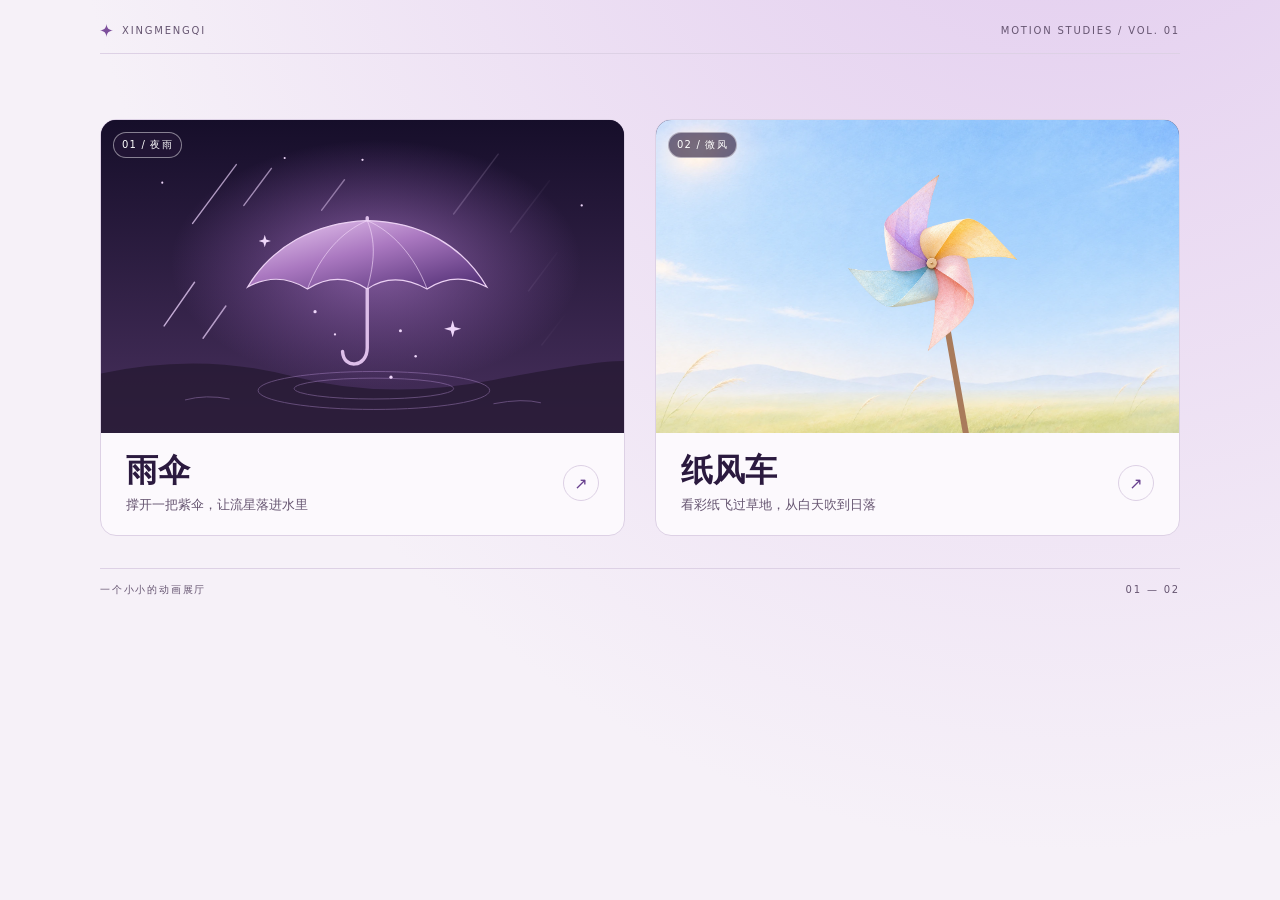
==== index.html @ 74cea458 "Remove text from the umbrella scene" ====
<!doctype html><html lang="zh-CN"><head><meta charset="utf-8"><meta name="viewport" content="width=device-width,initial-scale=1"><meta name="theme-color" content="#f6f1f8"><meta name="description" content="两件关于天气的小作品：雨伞与纸风车。"><title>一小段天气</title>
<style>
:root{--ink:#2b1a3f;--soft:#665571;--rule:#ddd1e5;--serif:"Noto Serif SC","Songti SC",STSong,SimSun,serif}*{box-sizing:border-box}body{margin:0;min-height:100vh;color:var(--ink);background:radial-gradient(ellipse at 84% -40%,#dfc6ed,transparent 68%),#f6f1f8;font-family:system-ui,"Microsoft YaHei",sans-serif}.shell{width:min(100% - 80px,1080px);margin:auto}
header,footer{display:flex;justify-content:space-between;align-items:center;gap:10px;color:var(--soft);font-size:10px;letter-spacing:.18em}header{padding:24px 0 16px;border-bottom:1px solid var(--rule)}.grid{margin-top:clamp(26px,5.5vw,65px)}#rain-room{position:fixed;inset:0;width:100%;height:100%;border:0;background:#160d2d}footer{padding:14px 0 24px;margin-top:32px;border-top:1px solid var(--rule)}.mark{display:flex;align-items:center;gap:9px}.mark svg{width:13px;color:#7d4f9c}
.grid{display:grid;grid-template-columns:1fr 1fr;gap:clamp(17px,3vw,30px)}.card{min-width:0;display:block;border:1px solid var(--rule);border-radius:16px;overflow:hidden;background:#fcf9fd;color:inherit;text-decoration:none;transition:transform .28s,box-shadow .28s}.card:focus-visible{outline:3px solid #8056a6;outline-offset:4px}.art{position:relative;overflow:hidden;isolation:isolate;aspect-ratio:1.67;background:#2a1646}.art>svg,.field{display:block;width:100%;height:100%;object-fit:cover;transition:transform .5s}.field{object-position:50% 60%}.wheel,.stem{position:absolute;left:53%;top:46%}.wheel{width:36%;transform:translate(-50%,-50%);clip-path:polygon(54% 1%,49% 24%,48% 29%,62% 26%,70% 25%,77% 29%,96% 49%,71% 48%,71% 59%,73% 70%,67% 80%,47% 97%,50% 70%,42% 72%,27% 74%,17% 68%,4% 52%,27% 53%,25% 43%,23% 30%,26% 25%)}.stem{width:1.1%;height:58%;background:#a97b5b;border-radius:10px;transform-origin:top;transform:rotate(-10deg)}
.label{position:absolute;top:12px;left:12px;border:1px solid #fff7;border-radius:99px;padding:5px 8px;color:white;background:#261739a0;letter-spacing:.12em;font-size:10px}.info{display:grid;grid-template-columns:1fr auto;gap:5px 12px;align-items:center;padding:17px clamp(15px,3vw,25px) 19px}.info h2{font:600 clamp(22px,3.5vw,32px)/1.25 var(--serif);margin:0}.info p{grid-column:1;margin:0;color:var(--soft);font-size:13px;line-height:1.6}.arrow{grid-column:2;grid-row:1/3;display:grid;place-items:center;border:1px solid var(--rule);border-radius:50%;width:36px;height:36px;color:#68408f;transition:color .28s,background .28s}.card:focus-visible .arrow{color:white;background:#68408f}
@media(hover:hover){.card:hover{transform:translateY(-4px);box-shadow:0 14px 32px #46245f20}.card:hover .art>svg,.card:hover .field{transform:scale(1.035)}.card:hover .arrow{color:white;background:#68408f}}
@media(max-width:640px){.shell{width:calc(100% - 36px)}header{padding-top:17px}.grid{margin-top:24px}.grid{grid-template-columns:1fr}footer{margin-top:23px}}@media(prefers-reduced-motion:reduce){*{transition:none!important}}
</style></head><body><div class="shell">
<header><span class="mark"><svg viewBox="0 0 24 24" aria-hidden="true"><path fill="currentColor" d="M12 0c1 8 4 11 12 12-8 1-11 4-12 12-1-8-4-11-12-12 8-1 11-4 12-12Z"/></svg>XINGMENGQI</span><span>MOTION STUDIES / VOL. 01</span></header>
<main><div class="grid">
<a class="card" href="./umbrella/" data-rain><div class="art" aria-hidden="true">
<svg viewBox="0 0 560 330" preserveAspectRatio="xMidYMid slice" xmlns="http://www.w3.org/2000/svg"><defs>
<linearGradient id="sky" x2="0%" y2="100%"><stop stop-color="#160e2a"/><stop offset="1" stop-color="#48305d"/></linearGradient><radialGradient id="glow"><stop stop-color="#bb83d9" stop-opacity=".62"/><stop offset="1" stop-color="#a86ccd" stop-opacity="0"/></radialGradient>
<linearGradient id="silk" x2="90%" y2="100%"><stop stop-color="#edcff4"/><stop offset=".48" stop-color="#aa78c0"/><stop offset="1" stop-color="#543177"/></linearGradient><linearGradient id="meteor" x2="100%" y2="0%"><stop stop-color="#efd4ff" stop-opacity=".78"/><stop offset="1" stop-color="#efd4ff" stop-opacity="0"/></linearGradient></defs>
<path fill="url(#sky)" d="M0 0h560v330H0z"/><ellipse fill="url(#glow)" cx="294" cy="151" rx="216" ry="130"/>
<path fill="#261933" opacity=".8" d="M0 268Q107 244 206 270T418 274T560 254V330H0Z"/>
<g fill="none" stroke="#c9a0e8" opacity=".38"><ellipse cx="292" cy="283" rx="84" ry="11"/><ellipse cx="292" cy="285" rx="122" ry="20"/><path d="M93 295q22-6 47-1m278 5q31-6 50-1"/></g>
<g stroke="url(#meteor)" stroke-linecap="round" stroke-width="1.5"><path d="m101 109 46-62m8 43 29-39m53 44 24-32m115 36 47-63m13 82 41-54m-22 116 30-40m-414 77 32-46m366 66 27-35m-384 28 24-34"/></g>
<path d="M285 103v137c0 21-25 23-26 4" fill="none" stroke="#ddbee9" stroke-width="3.6" stroke-linecap="round"/>
<path d="M159 176c25-42 70-68 126-70 57 1 101 27 126 70-22-12-43-11-63 2-24-13-44-13-63 0-20-13-42-13-63 0-21-13-41-14-63-2Z" fill="url(#silk)" stroke="#ebd0f3" stroke-width="1.3"/>
<path d="M222 178c14-37 37-61 63-72m0 72c8-29 9-51 0-72m63 72c-13-35-37-61-63-72" fill="none" stroke="#f4dafa" stroke-opacity=".66"/>
<g fill="#efd7fa"><circle cx="69" cy="66" r="1.1"/><circle cx="511" cy="90" r="1.2"/><circle cx="280" cy="42" r="1.2"/><circle cx="198" cy="40" r="1.1"/><circle cx="230" cy="202" r="1.7"/><circle cx="251" cy="226" r="1.2"/><circle cx="320" cy="222" r="1.6"/><circle cx="336" cy="249" r="1.3"/><circle cx="310" cy="271" r="1.7"/><path d="m375 211 2 7 7 2-7 2-2 7-2-7-7-2 7-2zm-198-90 1.5 5 5 1.5-5 1.5-1.5 5-1.5-5-5-1.5 5-1.5z"/></g></svg>
<span class="label">01 / 夜雨</span></div><div class="info"><h2>雨伞</h2><p>撑开一把紫伞，让流星落进水里</p><span class="arrow" aria-hidden="true">↗</span></div></a>
<a class="card" href="./pinwheel/"><div class="art" aria-hidden="true"><img class="field" src="./assets/meadow.webp" width="560" height="330" alt=""><span class="stem"></span><img class="wheel" src="./assets/pinwheel.webp" alt=""><span class="label">02 / 微风</span></div><div class="info"><h2>纸风车</h2><p>看彩纸飞过草地，从白天吹到日落</p><span class="arrow" aria-hidden="true">↗</span></div></a>
</div></main><footer><span>一个小小的动画展厅</span><span>01 — 02</span></footer></div><iframe id="rain-room" src="./umbrella/?gallery=clean" allow="autoplay" title="雨伞动画" hidden></iframe>
<script>
const frame = document.querySelector('#rain-room');
const gallery = document.querySelector('.shell');
const umbrellaLink = document.querySelector('[data-rain]');
const homeTitle = document.title;
const homeURL = location.href;
const rainURL = umbrellaLink.href;
let opened = false;
function showGallery() {
  if (!opened) return;
  frame.contentWindow.xmqRain.stop();
  frame.hidden = true;
  gallery.hidden = false;
  document.title = homeTitle;
  opened = false;
  umbrellaLink.focus({preventScroll:true});
}
function showRain() {
  const rain = frame.contentWindow.xmqRain;
  if (!rain || opened) return false;
  frame.hidden = false;
  gallery.hidden = true;
  opened = true;
  document.title = frame.contentDocument.title;
  rain.start();
  frame.contentWindow.focus();
  return true;
}
umbrellaLink.addEventListener('click', event => {
  if (event.button !== 0 || event.metaKey || event.ctrlKey || event.shiftKey || event.altKey) return;
  if (!showRain()) return;
  event.preventDefault();
  history.pushState({ xmqRain:true }, '', rainURL);
});
window.addEventListener('popstate', event => {
  if (event.state?.xmqRain) {
    if (!showRain()) location.replace(rainURL);
  } else showGallery();
});
window.addEventListener('message', event => {
  if (!opened || event.origin !== location.origin || event.source !== frame.contentWindow || event.data !== 'xmq-rain-home') return;
  if (history.state?.xmqRain) history.back();
  else location.replace(homeURL);
});
</script></body></html>
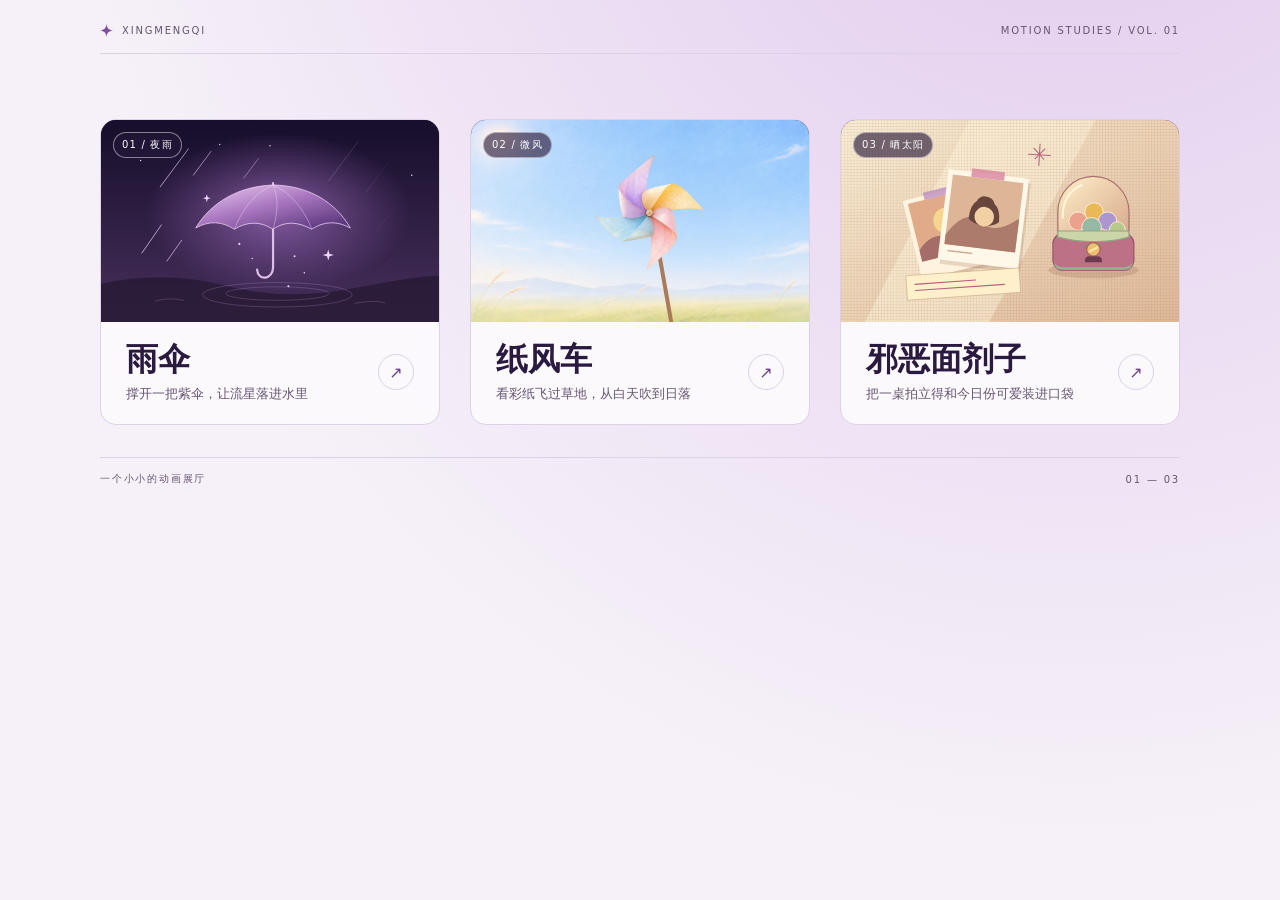
==== commit 1e9142c5: "Add Sunbeam Desk mianjizi gallery and homepage card" ====
--- a/index.html
+++ b/index.html
@@ -1,11 +1,11 @@
-<!doctype html><html lang="zh-CN"><head><meta charset="utf-8"><meta name="viewport" content="width=device-width,initial-scale=1"><meta name="theme-color" content="#f6f1f8"><meta name="description" content="两件关于天气的小作品：雨伞与纸风车。"><title>一小段天气</title>
+<!doctype html><html lang="zh-CN"><head><meta charset="utf-8"><meta name="viewport" content="width=device-width,initial-scale=1"><meta name="theme-color" content="#f6f1f8"><meta name="description" content="三件关于天气的小作品：雨伞、纸风车与太阳口袋。"><link rel="icon" href="data:,"><title>一小段天气</title>
 <style>
 :root{--ink:#2b1a3f;--soft:#665571;--rule:#ddd1e5;--serif:"Noto Serif SC","Songti SC",STSong,SimSun,serif}*{box-sizing:border-box}body{margin:0;min-height:100vh;color:var(--ink);background:radial-gradient(ellipse at 84% -40%,#dfc6ed,transparent 68%),#f6f1f8;font-family:system-ui,"Microsoft YaHei",sans-serif}.shell{width:min(100% - 80px,1080px);margin:auto}
 header,footer{display:flex;justify-content:space-between;align-items:center;gap:10px;color:var(--soft);font-size:10px;letter-spacing:.18em}header{padding:24px 0 16px;border-bottom:1px solid var(--rule)}.grid{margin-top:clamp(26px,5.5vw,65px)}#rain-room{position:fixed;inset:0;width:100%;height:100%;border:0;background:#160d2d}footer{padding:14px 0 24px;margin-top:32px;border-top:1px solid var(--rule)}.mark{display:flex;align-items:center;gap:9px}.mark svg{width:13px;color:#7d4f9c}
-.grid{display:grid;grid-template-columns:1fr 1fr;gap:clamp(17px,3vw,30px)}.card{min-width:0;display:block;border:1px solid var(--rule);border-radius:16px;overflow:hidden;background:#fcf9fd;color:inherit;text-decoration:none;transition:transform .28s,box-shadow .28s}.card:focus-visible{outline:3px solid #8056a6;outline-offset:4px}.art{position:relative;overflow:hidden;isolation:isolate;aspect-ratio:1.67;background:#2a1646}.art>svg,.field{display:block;width:100%;height:100%;object-fit:cover;transition:transform .5s}.field{object-position:50% 60%}.wheel,.stem{position:absolute;left:53%;top:46%}.wheel{width:36%;transform:translate(-50%,-50%);clip-path:polygon(54% 1%,49% 24%,48% 29%,62% 26%,70% 25%,77% 29%,96% 49%,71% 48%,71% 59%,73% 70%,67% 80%,47% 97%,50% 70%,42% 72%,27% 74%,17% 68%,4% 52%,27% 53%,25% 43%,23% 30%,26% 25%)}.stem{width:1.1%;height:58%;background:#a97b5b;border-radius:10px;transform-origin:top;transform:rotate(-10deg)}
+.grid{display:grid;grid-template-columns:repeat(auto-fit,minmax(min(100%,16.75rem),1fr));gap:clamp(17px,3vw,30px)}.card{min-width:0;display:block;border:1px solid var(--rule);border-radius:16px;overflow:hidden;background:#fcf9fd;color:inherit;text-decoration:none;transition:transform .28s,box-shadow .28s}.card:focus-visible{outline:3px solid #8056a6;outline-offset:4px}.art{position:relative;overflow:hidden;isolation:isolate;aspect-ratio:1.67;background:#2a1646}.art>svg,.field{display:block;width:100%;height:100%;object-fit:cover;transition:transform .5s}.field{object-position:50% 60%}.wheel,.stem{position:absolute;left:53%;top:46%}.wheel{width:36%;transform:translate(-50%,-50%);clip-path:polygon(54% 1%,49% 24%,48% 29%,62% 26%,70% 25%,77% 29%,96% 49%,71% 48%,71% 59%,73% 70%,67% 80%,47% 97%,50% 70%,42% 72%,27% 74%,17% 68%,4% 52%,27% 53%,25% 43%,23% 30%,26% 25%)}.stem{width:1.1%;height:58%;background:#a97b5b;border-radius:10px;transform-origin:top;transform:rotate(-10deg)}
 .label{position:absolute;top:12px;left:12px;border:1px solid #fff7;border-radius:99px;padding:5px 8px;color:white;background:#261739a0;letter-spacing:.12em;font-size:10px}.info{display:grid;grid-template-columns:1fr auto;gap:5px 12px;align-items:center;padding:17px clamp(15px,3vw,25px) 19px}.info h2{font:600 clamp(22px,3.5vw,32px)/1.25 var(--serif);margin:0}.info p{grid-column:1;margin:0;color:var(--soft);font-size:13px;line-height:1.6}.arrow{grid-column:2;grid-row:1/3;display:grid;place-items:center;border:1px solid var(--rule);border-radius:50%;width:36px;height:36px;color:#68408f;transition:color .28s,background .28s}.card:focus-visible .arrow{color:white;background:#68408f}
 @media(hover:hover){.card:hover{transform:translateY(-4px);box-shadow:0 14px 32px #46245f20}.card:hover .art>svg,.card:hover .field{transform:scale(1.035)}.card:hover .arrow{color:white;background:#68408f}}
-@media(max-width:640px){.shell{width:calc(100% - 36px)}header{padding-top:17px}.grid{margin-top:24px}.grid{grid-template-columns:1fr}footer{margin-top:23px}}@media(prefers-reduced-motion:reduce){*{transition:none!important}}
+@media(max-width:640px){.shell{width:calc(100% - 36px)}header{padding-top:17px}.grid{margin-top:24px}footer{margin-top:23px}}@media(prefers-reduced-motion:reduce){*{transition:none!important}}
 </style></head><body><div class="shell">
 <header><span class="mark"><svg viewBox="0 0 24 24" aria-hidden="true"><path fill="currentColor" d="M12 0c1 8 4 11 12 12-8 1-11 4-12 12-1-8-4-11-12-12 8-1 11-4 12-12Z"/></svg>XINGMENGQI</span><span>MOTION STUDIES / VOL. 01</span></header>
 <main><div class="grid">
@@ -23,11 +23,60 @@
 <g fill="#efd7fa"><circle cx="69" cy="66" r="1.1"/><circle cx="511" cy="90" r="1.2"/><circle cx="280" cy="42" r="1.2"/><circle cx="198" cy="40" r="1.1"/><circle cx="230" cy="202" r="1.7"/><circle cx="251" cy="226" r="1.2"/><circle cx="320" cy="222" r="1.6"/><circle cx="336" cy="249" r="1.3"/><circle cx="310" cy="271" r="1.7"/><path d="m375 211 2 7 7 2-7 2-2 7-2-7-7-2 7-2zm-198-90 1.5 5 5 1.5-5 1.5-1.5 5-1.5-5-5-1.5 5-1.5z"/></g></svg>
 <span class="label">01 / 夜雨</span></div><div class="info"><h2>雨伞</h2><p>撑开一把紫伞，让流星落进水里</p><span class="arrow" aria-hidden="true">↗</span></div></a>
 <a class="card" href="./pinwheel/"><div class="art" aria-hidden="true"><img class="field" src="./assets/meadow.webp" width="560" height="330" alt=""><span class="stem"></span><img class="wheel" src="./assets/pinwheel.webp" alt=""><span class="label">02 / 微风</span></div><div class="info"><h2>纸风车</h2><p>看彩纸飞过草地，从白天吹到日落</p><span class="arrow" aria-hidden="true">↗</span></div></a>
-</div></main><footer><span>一个小小的动画展厅</span><span>01 — 02</span></footer></div><iframe id="rain-room" src="./umbrella/?gallery=clean" allow="autoplay" title="雨伞动画" hidden></iframe>
+<a class="card" href="./mianjizi/"><div class="art" aria-hidden="true">
+<svg viewBox="0 0 560 330" preserveAspectRatio="xMidYMid slice" xmlns="http://www.w3.org/2000/svg">
+  <defs>
+    <linearGradient id="sun-pocket-linen" x2="100%" y2="100%"><stop stop-color="#f9eed5"/><stop offset="1" stop-color="#deb897"/></linearGradient>
+    <pattern id="sun-pocket-weave" width="5" height="5" patternUnits="userSpaceOnUse"><path d="M.5 0v5M0 .5h5" fill="none" stroke="#8c5f46" stroke-opacity=".16"/></pattern>
+    <linearGradient id="sun-pocket-glass" x2="100%" y2="100%"><stop stop-color="#fff0c9"/><stop offset="1" stop-color="#d5a68a"/></linearGradient>
+  </defs>
+  <path fill="url(#sun-pocket-linen)" d="M0 0h560v330H0z"/>
+  <path fill="#fff7de" opacity=".48" d="M214 0h205L246 330H43z"/>
+  <path fill="url(#sun-pocket-weave)" d="M0 0h560v330H0z"/>
+  <g transform="translate(105 132) rotate(-14)">
+    <rect x="3" y="6" width="111" height="131" rx="1" fill="#976952" opacity=".22"/>
+    <rect width="111" height="132" fill="#fff3df"/>
+    <rect x="7" y="7" width="97" height="97" fill="#e1ab89"/>
+    <path d="M7 85Q30 62 57 73t47 3v28H7z" fill="#a46d6a"/>
+    <circle cx="61" cy="48" r="21" fill="#f6d58f"/>
+    <path fill="#b585bf" fill-opacity=".7" d="M35-5h43v12H35z"/>
+  </g>
+  <g transform="translate(180 80) rotate(7)">
+    <rect x="4" y="7" width="132" height="148" fill="#976952" opacity=".22"/>
+    <rect width="132" height="148" fill="#fff7e8"/>
+    <rect x="8" y="8" width="116" height="114" fill="#ddb697"/>
+    <path d="M8 106q28-47 54-27t62-13v56H8z" fill="#ad7b6c"/>
+    <path d="M42 76q0-23 10-30 4-9 13-9 13 0 16 10 11 8 11 29-10 9-25 9T42 76" fill="#69463d"/>
+    <circle cx="67" cy="70" r="16" fill="#f4d1a4"/>
+    <path d="M38-6h54V8H38z" fill="#d986a1" fill-opacity=".8"/>
+    <path d="M15 132h39" stroke="#cf9f8d" stroke-linecap="round" stroke-width="2"/>
+  </g>
+  <g transform="translate(348 91)">
+    <ellipse cx="68" cy="154" rx="74" ry="13" fill="#925e4c" opacity=".22"/>
+    <path d="M10 86V59a58 58 0 1 1 116 0v27q0 17-17 17H27Q10 103 10 86Z" fill="url(#sun-pocket-glass)" stroke="#a8716f" stroke-width="2"/>
+    <path d="M18 68q-1-39 31-53" fill="none" stroke="#fff9de" stroke-linecap="round" stroke-width="3"/>
+    <g stroke="#fff2d9" stroke-width="1.4"><circle cx="69" cy="59" r="15" fill="#eab957"/><circle cx="43" cy="74" r="15" fill="#eba18b"/><circle cx="91" cy="74" r="15" fill="#ad95cf"/><circle cx="65" cy="84" r="16" fill="#95b9a4"/><circle cx="107" cy="88" r="13" fill="#b7c98a"/></g>
+    <rect x="2" y="94" width="132" height="60" rx="17" fill="#bd7187" stroke="#9b536d" stroke-width="2"/>
+    <path d="M4 137q0 12 15 12h98q15 0 15-12v3q0 13-13 13H17q-13 0-13-13z" fill="#9caf91"/>
+    <path d="M10 90h116v10q-56 15-116 0z" fill="#cad6a8" stroke="#91a481" stroke-width="2"/>
+    <circle cx="68" cy="120" r="11" fill="#eebd74" stroke="#a26553" stroke-width="2"/>
+    <path d="m62 123 12-6" stroke="#ffe4a6" stroke-width="4" stroke-linecap="round"/>
+    <path d="M54 139q0-8 8-8h12q8 0 8 8v2H54z" fill="#693b4d"/>
+  </g>
+  <path d="M110 254h185v40H110z" fill="#fdf0cb" stroke="#c9a685" transform="rotate(-4 110 254)"/>
+  <path d="m125 268 99-7m-98 17 145-10m50-205 16-16m-18-1 16 18m-6-25-2 35m-17-18 36 2" fill="none" stroke="#b76179" stroke-width="1.7" stroke-linecap="round"/>
+</svg>
+<span class="label">03 / 晒太阳</span></div><div class="info"><h2>邪恶面剂子</h2><p>把一桌拍立得和今日份可爱装进口袋</p><span class="arrow" aria-hidden="true">↗</span></div></a>
+</div></main><footer><span>一个小小的动画展厅</span><span>01 — 03</span></footer></div><iframe id="rain-room" src="./umbrella/?gallery=clean" allow="autoplay" title="雨伞动画" hidden></iframe>
 <script>
 const frame = document.querySelector('#rain-room');
 const gallery = document.querySelector('.shell');
 const umbrellaLink = document.querySelector('[data-rain]');
+const localFile = location.protocol === 'file:';
+if (localFile) {
+  umbrellaLink.href = './umbrella/index.html';
+  document.querySelector('a[href="./mianjizi/"]').href = './mianjizi/index.html';
+}
 const homeTitle = document.title;
 const homeURL = location.href;
 const rainURL = umbrellaLink.href;
@@ -53,7 +102,7 @@
   return true;
 }
 umbrellaLink.addEventListener('click', event => {
-  if (event.button !== 0 || event.metaKey || event.ctrlKey || event.shiftKey || event.altKey) return;
+  if (localFile || event.button !== 0 || event.metaKey || event.ctrlKey || event.shiftKey || event.altKey) return;
   if (!showRain()) return;
   event.preventDefault();
   history.pushState({ xmqRain:true }, '', rainURL);
@@ -68,4 +117,4 @@
   if (history.state?.xmqRain) history.back();
   else location.replace(homeURL);
 });
-</script></body></html>+</script></body></html>
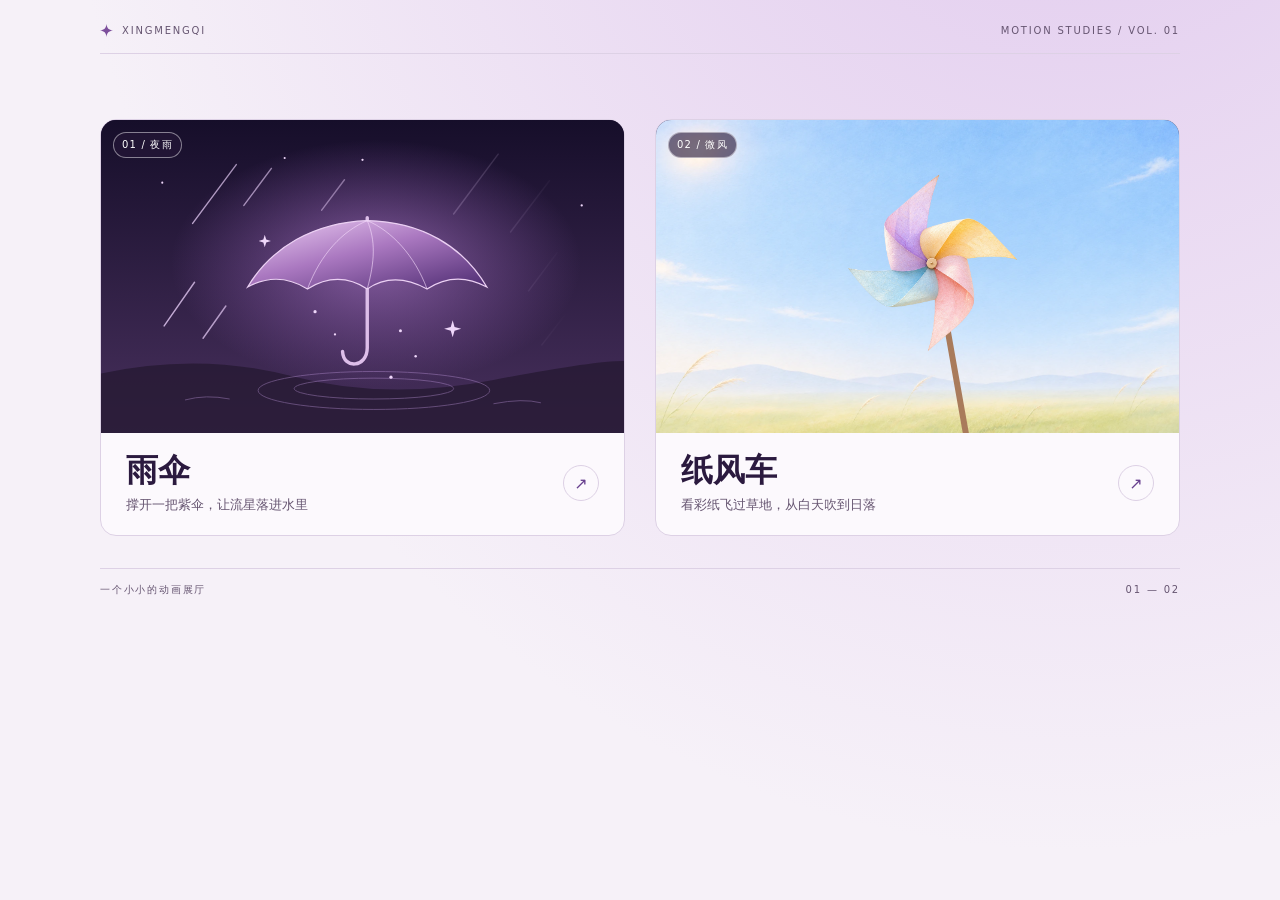
==== commit 92143b09: "Update Mianjizi photos and hide the gallery entry" ====
--- a/index.html
+++ b/index.html
@@ -1,4 +1,4 @@
-<!doctype html><html lang="zh-CN"><head><meta charset="utf-8"><meta name="viewport" content="width=device-width,initial-scale=1"><meta name="theme-color" content="#f6f1f8"><meta name="description" content="三件关于天气的小作品：雨伞、纸风车与太阳口袋。"><link rel="icon" href="data:,"><title>一小段天气</title>
+<!doctype html><html lang="zh-CN"><head><meta charset="utf-8"><meta name="viewport" content="width=device-width,initial-scale=1"><meta name="theme-color" content="#f6f1f8"><meta name="description" content="两件关于天气的小作品：雨伞和纸风车。"><link rel="icon" href="data:,"><title>一小段天气</title>
 <style>
 :root{--ink:#2b1a3f;--soft:#665571;--rule:#ddd1e5;--serif:"Noto Serif SC","Songti SC",STSong,SimSun,serif}*{box-sizing:border-box}body{margin:0;min-height:100vh;color:var(--ink);background:radial-gradient(ellipse at 84% -40%,#dfc6ed,transparent 68%),#f6f1f8;font-family:system-ui,"Microsoft YaHei",sans-serif}.shell{width:min(100% - 80px,1080px);margin:auto}
 header,footer{display:flex;justify-content:space-between;align-items:center;gap:10px;color:var(--soft);font-size:10px;letter-spacing:.18em}header{padding:24px 0 16px;border-bottom:1px solid var(--rule)}.grid{margin-top:clamp(26px,5.5vw,65px)}#rain-room{position:fixed;inset:0;width:100%;height:100%;border:0;background:#160d2d}footer{padding:14px 0 24px;margin-top:32px;border-top:1px solid var(--rule)}.mark{display:flex;align-items:center;gap:9px}.mark svg{width:13px;color:#7d4f9c}
@@ -23,51 +23,7 @@
 <g fill="#efd7fa"><circle cx="69" cy="66" r="1.1"/><circle cx="511" cy="90" r="1.2"/><circle cx="280" cy="42" r="1.2"/><circle cx="198" cy="40" r="1.1"/><circle cx="230" cy="202" r="1.7"/><circle cx="251" cy="226" r="1.2"/><circle cx="320" cy="222" r="1.6"/><circle cx="336" cy="249" r="1.3"/><circle cx="310" cy="271" r="1.7"/><path d="m375 211 2 7 7 2-7 2-2 7-2-7-7-2 7-2zm-198-90 1.5 5 5 1.5-5 1.5-1.5 5-1.5-5-5-1.5 5-1.5z"/></g></svg>
 <span class="label">01 / 夜雨</span></div><div class="info"><h2>雨伞</h2><p>撑开一把紫伞，让流星落进水里</p><span class="arrow" aria-hidden="true">↗</span></div></a>
 <a class="card" href="./pinwheel/"><div class="art" aria-hidden="true"><img class="field" src="./assets/meadow.webp" width="560" height="330" alt=""><span class="stem"></span><img class="wheel" src="./assets/pinwheel.webp" alt=""><span class="label">02 / 微风</span></div><div class="info"><h2>纸风车</h2><p>看彩纸飞过草地，从白天吹到日落</p><span class="arrow" aria-hidden="true">↗</span></div></a>
-<a class="card" href="./mianjizi/"><div class="art" aria-hidden="true">
-<svg viewBox="0 0 560 330" preserveAspectRatio="xMidYMid slice" xmlns="http://www.w3.org/2000/svg">
-  <defs>
-    <linearGradient id="sun-pocket-linen" x2="100%" y2="100%"><stop stop-color="#f9eed5"/><stop offset="1" stop-color="#deb897"/></linearGradient>
-    <pattern id="sun-pocket-weave" width="5" height="5" patternUnits="userSpaceOnUse"><path d="M.5 0v5M0 .5h5" fill="none" stroke="#8c5f46" stroke-opacity=".16"/></pattern>
-    <linearGradient id="sun-pocket-glass" x2="100%" y2="100%"><stop stop-color="#fff0c9"/><stop offset="1" stop-color="#d5a68a"/></linearGradient>
-  </defs>
-  <path fill="url(#sun-pocket-linen)" d="M0 0h560v330H0z"/>
-  <path fill="#fff7de" opacity=".48" d="M214 0h205L246 330H43z"/>
-  <path fill="url(#sun-pocket-weave)" d="M0 0h560v330H0z"/>
-  <g transform="translate(105 132) rotate(-14)">
-    <rect x="3" y="6" width="111" height="131" rx="1" fill="#976952" opacity=".22"/>
-    <rect width="111" height="132" fill="#fff3df"/>
-    <rect x="7" y="7" width="97" height="97" fill="#e1ab89"/>
-    <path d="M7 85Q30 62 57 73t47 3v28H7z" fill="#a46d6a"/>
-    <circle cx="61" cy="48" r="21" fill="#f6d58f"/>
-    <path fill="#b585bf" fill-opacity=".7" d="M35-5h43v12H35z"/>
-  </g>
-  <g transform="translate(180 80) rotate(7)">
-    <rect x="4" y="7" width="132" height="148" fill="#976952" opacity=".22"/>
-    <rect width="132" height="148" fill="#fff7e8"/>
-    <rect x="8" y="8" width="116" height="114" fill="#ddb697"/>
-    <path d="M8 106q28-47 54-27t62-13v56H8z" fill="#ad7b6c"/>
-    <path d="M42 76q0-23 10-30 4-9 13-9 13 0 16 10 11 8 11 29-10 9-25 9T42 76" fill="#69463d"/>
-    <circle cx="67" cy="70" r="16" fill="#f4d1a4"/>
-    <path d="M38-6h54V8H38z" fill="#d986a1" fill-opacity=".8"/>
-    <path d="M15 132h39" stroke="#cf9f8d" stroke-linecap="round" stroke-width="2"/>
-  </g>
-  <g transform="translate(348 91)">
-    <ellipse cx="68" cy="154" rx="74" ry="13" fill="#925e4c" opacity=".22"/>
-    <path d="M10 86V59a58 58 0 1 1 116 0v27q0 17-17 17H27Q10 103 10 86Z" fill="url(#sun-pocket-glass)" stroke="#a8716f" stroke-width="2"/>
-    <path d="M18 68q-1-39 31-53" fill="none" stroke="#fff9de" stroke-linecap="round" stroke-width="3"/>
-    <g stroke="#fff2d9" stroke-width="1.4"><circle cx="69" cy="59" r="15" fill="#eab957"/><circle cx="43" cy="74" r="15" fill="#eba18b"/><circle cx="91" cy="74" r="15" fill="#ad95cf"/><circle cx="65" cy="84" r="16" fill="#95b9a4"/><circle cx="107" cy="88" r="13" fill="#b7c98a"/></g>
-    <rect x="2" y="94" width="132" height="60" rx="17" fill="#bd7187" stroke="#9b536d" stroke-width="2"/>
-    <path d="M4 137q0 12 15 12h98q15 0 15-12v3q0 13-13 13H17q-13 0-13-13z" fill="#9caf91"/>
-    <path d="M10 90h116v10q-56 15-116 0z" fill="#cad6a8" stroke="#91a481" stroke-width="2"/>
-    <circle cx="68" cy="120" r="11" fill="#eebd74" stroke="#a26553" stroke-width="2"/>
-    <path d="m62 123 12-6" stroke="#ffe4a6" stroke-width="4" stroke-linecap="round"/>
-    <path d="M54 139q0-8 8-8h12q8 0 8 8v2H54z" fill="#693b4d"/>
-  </g>
-  <path d="M110 254h185v40H110z" fill="#fdf0cb" stroke="#c9a685" transform="rotate(-4 110 254)"/>
-  <path d="m125 268 99-7m-98 17 145-10m50-205 16-16m-18-1 16 18m-6-25-2 35m-17-18 36 2" fill="none" stroke="#b76179" stroke-width="1.7" stroke-linecap="round"/>
-</svg>
-<span class="label">03 / 晒太阳</span></div><div class="info"><h2>邪恶面剂子</h2><p>把一桌拍立得和今日份可爱装进口袋</p><span class="arrow" aria-hidden="true">↗</span></div></a>
-</div></main><footer><span>一个小小的动画展厅</span><span>01 — 03</span></footer></div><iframe id="rain-room" src="./umbrella/?gallery=clean" allow="autoplay" title="雨伞动画" hidden></iframe>
+</div></main><footer><span>一个小小的动画展厅</span><span>01 — 02</span></footer></div><iframe id="rain-room" src="./umbrella/?gallery=clean" allow="autoplay" title="雨伞动画" hidden></iframe>
 <script>
 const frame = document.querySelector('#rain-room');
 const gallery = document.querySelector('.shell');
@@ -75,7 +31,6 @@
 const localFile = location.protocol === 'file:';
 if (localFile) {
   umbrellaLink.href = './umbrella/index.html';
-  document.querySelector('a[href="./mianjizi/"]').href = './mianjizi/index.html';
 }
 const homeTitle = document.title;
 const homeURL = location.href;
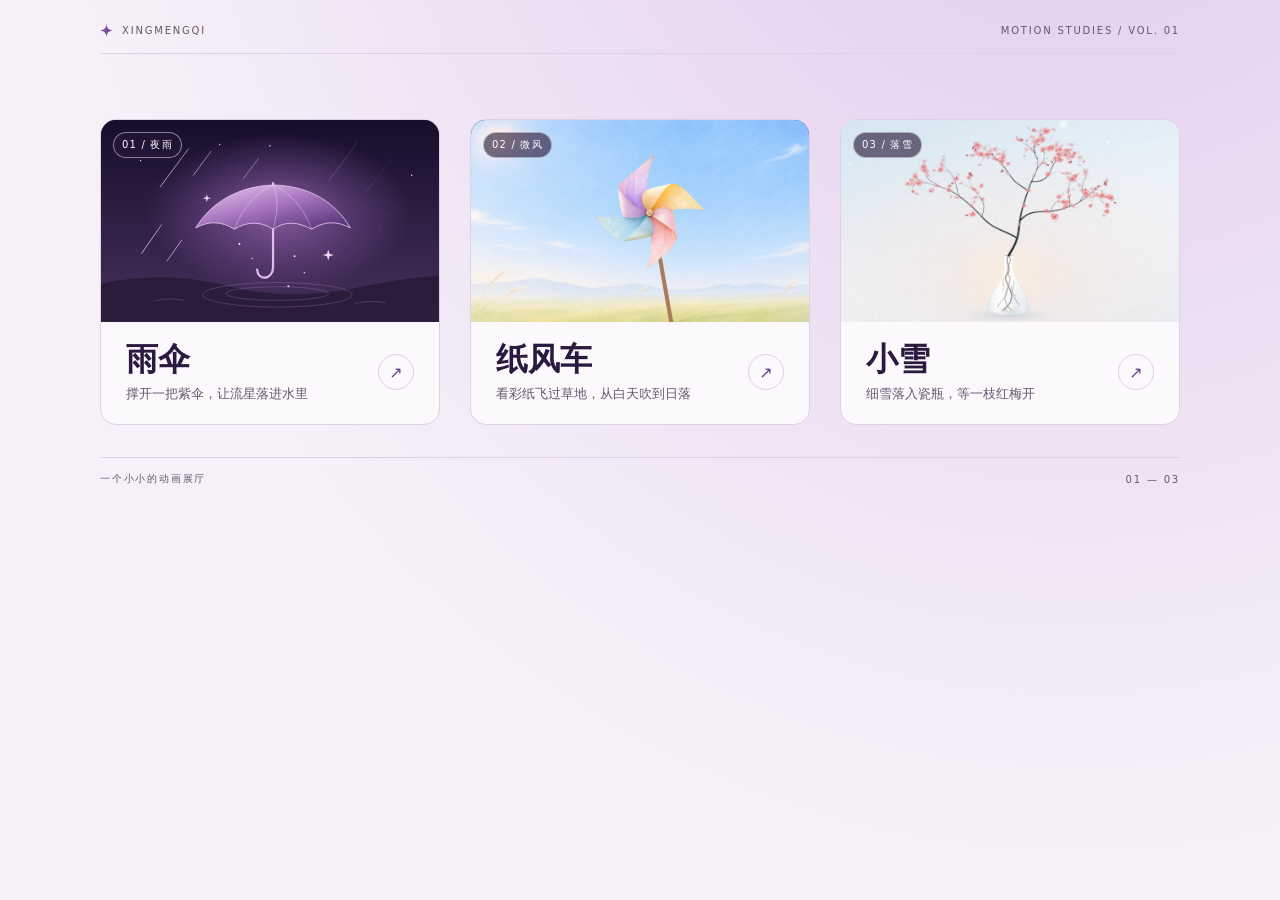
==== commit 02ef7bd6: "Publish Xiaoxue with sound enabled by default" ====
--- a/index.html
+++ b/index.html
@@ -1,4 +1,4 @@
-<!doctype html><html lang="zh-CN"><head><meta charset="utf-8"><meta name="viewport" content="width=device-width,initial-scale=1"><meta name="theme-color" content="#f6f1f8"><meta name="description" content="两件关于天气的小作品：雨伞和纸风车。"><link rel="icon" href="data:,"><title>一小段天气</title>
+<!doctype html><html lang="zh-CN"><head><meta charset="utf-8"><meta name="viewport" content="width=device-width,initial-scale=1"><meta name="theme-color" content="#f6f1f8"><meta name="description" content="雨伞、纸风车和小雪，三个关于天气的动画作品。"><link rel="icon" href="data:,"><title>一小段天气</title>
 <style>
 :root{--ink:#2b1a3f;--soft:#665571;--rule:#ddd1e5;--serif:"Noto Serif SC","Songti SC",STSong,SimSun,serif}*{box-sizing:border-box}body{margin:0;min-height:100vh;color:var(--ink);background:radial-gradient(ellipse at 84% -40%,#dfc6ed,transparent 68%),#f6f1f8;font-family:system-ui,"Microsoft YaHei",sans-serif}.shell{width:min(100% - 80px,1080px);margin:auto}
 header,footer{display:flex;justify-content:space-between;align-items:center;gap:10px;color:var(--soft);font-size:10px;letter-spacing:.18em}header{padding:24px 0 16px;border-bottom:1px solid var(--rule)}.grid{margin-top:clamp(26px,5.5vw,65px)}#rain-room{position:fixed;inset:0;width:100%;height:100%;border:0;background:#160d2d}footer{padding:14px 0 24px;margin-top:32px;border-top:1px solid var(--rule)}.mark{display:flex;align-items:center;gap:9px}.mark svg{width:13px;color:#7d4f9c}
@@ -6,6 +6,7 @@
 .label{position:absolute;top:12px;left:12px;border:1px solid #fff7;border-radius:99px;padding:5px 8px;color:white;background:#261739a0;letter-spacing:.12em;font-size:10px}.info{display:grid;grid-template-columns:1fr auto;gap:5px 12px;align-items:center;padding:17px clamp(15px,3vw,25px) 19px}.info h2{font:600 clamp(22px,3.5vw,32px)/1.25 var(--serif);margin:0}.info p{grid-column:1;margin:0;color:var(--soft);font-size:13px;line-height:1.6}.arrow{grid-column:2;grid-row:1/3;display:grid;place-items:center;border:1px solid var(--rule);border-radius:50%;width:36px;height:36px;color:#68408f;transition:color .28s,background .28s}.card:focus-visible .arrow{color:white;background:#68408f}
 @media(hover:hover){.card:hover{transform:translateY(-4px);box-shadow:0 14px 32px #46245f20}.card:hover .art>svg,.card:hover .field{transform:scale(1.035)}.card:hover .arrow{color:white;background:#68408f}}
 @media(max-width:640px){.shell{width:calc(100% - 36px)}header{padding-top:17px}.grid{margin-top:24px}footer{margin-top:23px}}@media(prefers-reduced-motion:reduce){*{transition:none!important}}
+.snow-art{background:#e2edf5}
 </style></head><body><div class="shell">
 <header><span class="mark"><svg viewBox="0 0 24 24" aria-hidden="true"><path fill="currentColor" d="M12 0c1 8 4 11 12 12-8 1-11 4-12 12-1-8-4-11-12-12 8-1 11-4 12-12Z"/></svg>XINGMENGQI</span><span>MOTION STUDIES / VOL. 01</span></header>
 <main><div class="grid">
@@ -23,7 +24,11 @@
 <g fill="#efd7fa"><circle cx="69" cy="66" r="1.1"/><circle cx="511" cy="90" r="1.2"/><circle cx="280" cy="42" r="1.2"/><circle cx="198" cy="40" r="1.1"/><circle cx="230" cy="202" r="1.7"/><circle cx="251" cy="226" r="1.2"/><circle cx="320" cy="222" r="1.6"/><circle cx="336" cy="249" r="1.3"/><circle cx="310" cy="271" r="1.7"/><path d="m375 211 2 7 7 2-7 2-2 7-2-7-7-2 7-2zm-198-90 1.5 5 5 1.5-5 1.5-1.5 5-1.5-5-5-1.5 5-1.5z"/></g></svg>
 <span class="label">01 / 夜雨</span></div><div class="info"><h2>雨伞</h2><p>撑开一把紫伞，让流星落进水里</p><span class="arrow" aria-hidden="true">↗</span></div></a>
 <a class="card" href="./pinwheel/"><div class="art" aria-hidden="true"><img class="field" src="./assets/meadow.webp" width="560" height="330" alt=""><span class="stem"></span><img class="wheel" src="./assets/pinwheel.webp" alt=""><span class="label">02 / 微风</span></div><div class="info"><h2>纸风车</h2><p>看彩纸飞过草地，从白天吹到日落</p><span class="arrow" aria-hidden="true">↗</span></div></a>
-</div></main><footer><span>一个小小的动画展厅</span><span>01 — 02</span></footer></div><iframe id="rain-room" src="./umbrella/?gallery=clean" allow="autoplay" title="雨伞动画" hidden></iframe>
+<a class="card" href="./xiaoxue/" data-snow><article>
+  <div class="art snow-art" aria-hidden="true"><img class="field" src="./xiaoxue/cover.webp" width="800" height="480" alt=""><span class="label">03 / 落雪</span></div>
+  <div class="info"><h2>小雪</h2><p>细雪落入瓷瓶，等一枝红梅开</p><span class="arrow" aria-hidden="true">↗</span></div>
+</article></a>
+</div></main><footer><span>一个小小的动画展厅</span><span>01 — 03</span></footer></div><iframe id="rain-room" src="./umbrella/?gallery=clean" allow="autoplay" title="雨伞动画" hidden></iframe>
 <script>
 const frame = document.querySelector('#rain-room');
 const gallery = document.querySelector('.shell');
@@ -31,6 +36,7 @@
 const localFile = location.protocol === 'file:';
 if (localFile) {
   umbrellaLink.href = './umbrella/index.html';
+  document.querySelector('[data-snow]').href = './xiaoxue/index.html';
 }
 const homeTitle = document.title;
 const homeURL = location.href;
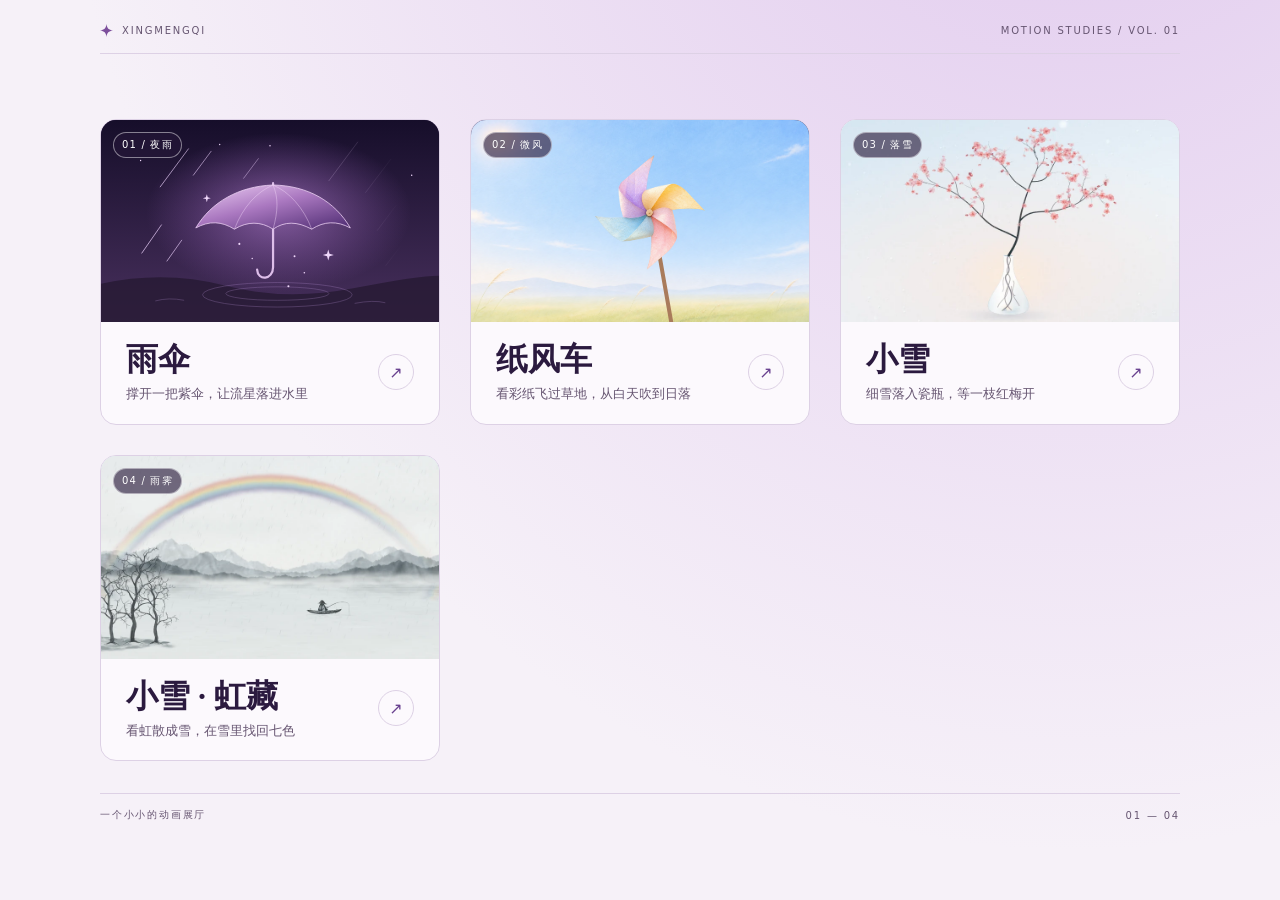
==== commit 6db7d846: "Publish Hongcang with sound enabled by default" ====
--- a/index.html
+++ b/index.html
@@ -1,4 +1,4 @@
-<!doctype html><html lang="zh-CN"><head><meta charset="utf-8"><meta name="viewport" content="width=device-width,initial-scale=1"><meta name="theme-color" content="#f6f1f8"><meta name="description" content="雨伞、纸风车和小雪，三个关于天气的动画作品。"><link rel="icon" href="data:,"><title>一小段天气</title>
+<!doctype html><html lang="zh-CN"><head><meta charset="utf-8"><meta name="viewport" content="width=device-width,initial-scale=1"><meta name="theme-color" content="#f6f1f8"><meta name="description" content="雨伞、纸风车、小雪和虹藏，四个关于天气的动画作品。"><link rel="icon" href="data:,"><title>一小段天气</title>
 <style>
 :root{--ink:#2b1a3f;--soft:#665571;--rule:#ddd1e5;--serif:"Noto Serif SC","Songti SC",STSong,SimSun,serif}*{box-sizing:border-box}body{margin:0;min-height:100vh;color:var(--ink);background:radial-gradient(ellipse at 84% -40%,#dfc6ed,transparent 68%),#f6f1f8;font-family:system-ui,"Microsoft YaHei",sans-serif}.shell{width:min(100% - 80px,1080px);margin:auto}
 header,footer{display:flex;justify-content:space-between;align-items:center;gap:10px;color:var(--soft);font-size:10px;letter-spacing:.18em}header{padding:24px 0 16px;border-bottom:1px solid var(--rule)}.grid{margin-top:clamp(26px,5.5vw,65px)}#rain-room{position:fixed;inset:0;width:100%;height:100%;border:0;background:#160d2d}footer{padding:14px 0 24px;margin-top:32px;border-top:1px solid var(--rule)}.mark{display:flex;align-items:center;gap:9px}.mark svg{width:13px;color:#7d4f9c}
@@ -28,7 +28,11 @@
   <div class="art snow-art" aria-hidden="true"><img class="field" src="./xiaoxue/cover.webp" width="800" height="480" alt=""><span class="label">03 / 落雪</span></div>
   <div class="info"><h2>小雪</h2><p>细雪落入瓷瓶，等一枝红梅开</p><span class="arrow" aria-hidden="true">↗</span></div>
 </article></a>
-</div></main><footer><span>一个小小的动画展厅</span><span>01 — 03</span></footer></div><iframe id="rain-room" src="./umbrella/?gallery=clean" allow="autoplay" title="雨伞动画" hidden></iframe>
+<a class="card" href="./xiaoxue-hongcang/index.html" aria-labelledby="hongcang-entry-title"><article>
+  <div class="art snow-art" aria-hidden="true"><img class="field" src="./xiaoxue-hongcang/cover.webp" width="800" height="480" alt=""><span class="label">04 / 雨霁</span></div>
+  <div class="info"><h2 id="hongcang-entry-title">小雪 · 虹藏</h2><p>看虹散成雪，在雪里找回七色</p><span class="arrow" aria-hidden="true">↗</span></div>
+</article></a>
+</div></main><footer><span>一个小小的动画展厅</span><span>01 — 04</span></footer></div><iframe id="rain-room" src="./umbrella/?gallery=clean" allow="autoplay" title="雨伞动画" hidden></iframe>
 <script>
 const frame = document.querySelector('#rain-room');
 const gallery = document.querySelector('.shell');
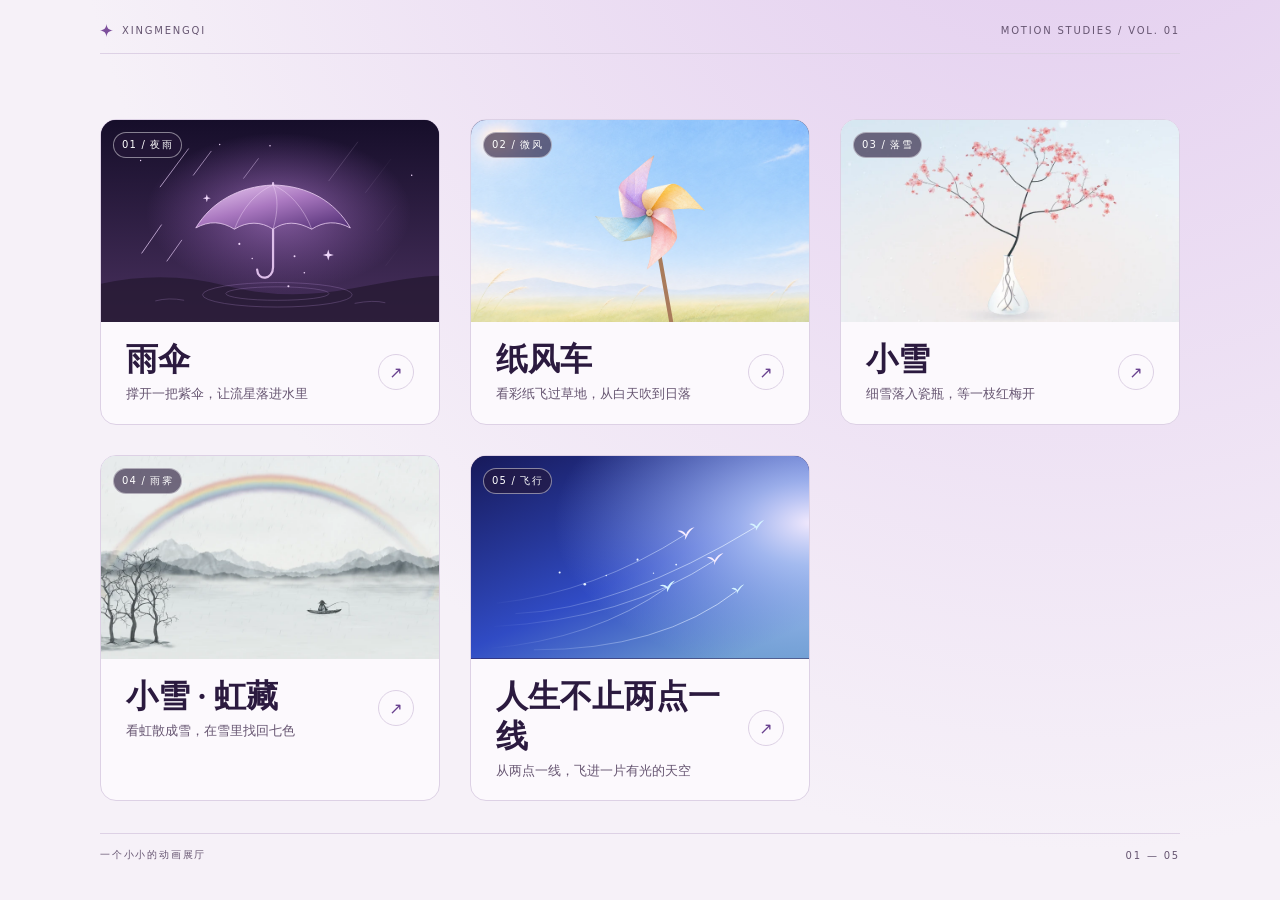
==== commit 735abe5c: "Add original flight animation to homepage gallery" ====
--- a/index.html
+++ b/index.html
@@ -1,4 +1,4 @@
-<!doctype html><html lang="zh-CN"><head><meta charset="utf-8"><meta name="viewport" content="width=device-width,initial-scale=1"><meta name="theme-color" content="#f6f1f8"><meta name="description" content="雨伞、纸风车、小雪和虹藏，四个关于天气的动画作品。"><link rel="icon" href="data:,"><title>一小段天气</title>
+<!doctype html><html lang="zh-CN"><head><meta charset="utf-8"><meta name="viewport" content="width=device-width,initial-scale=1"><meta name="theme-color" content="#f6f1f8"><meta name="description" content="雨伞、纸风车、小雪、虹藏与飞鸟，五个动画小作品。"><link rel="icon" href="data:,"><title>一小段天气</title>
 <style>
 :root{--ink:#2b1a3f;--soft:#665571;--rule:#ddd1e5;--serif:"Noto Serif SC","Songti SC",STSong,SimSun,serif}*{box-sizing:border-box}body{margin:0;min-height:100vh;color:var(--ink);background:radial-gradient(ellipse at 84% -40%,#dfc6ed,transparent 68%),#f6f1f8;font-family:system-ui,"Microsoft YaHei",sans-serif}.shell{width:min(100% - 80px,1080px);margin:auto}
 header,footer{display:flex;justify-content:space-between;align-items:center;gap:10px;color:var(--soft);font-size:10px;letter-spacing:.18em}header{padding:24px 0 16px;border-bottom:1px solid var(--rule)}.grid{margin-top:clamp(26px,5.5vw,65px)}#rain-room{position:fixed;inset:0;width:100%;height:100%;border:0;background:#160d2d}footer{padding:14px 0 24px;margin-top:32px;border-top:1px solid var(--rule)}.mark{display:flex;align-items:center;gap:9px}.mark svg{width:13px;color:#7d4f9c}
@@ -32,7 +32,18 @@
   <div class="art snow-art" aria-hidden="true"><img class="field" src="./xiaoxue-hongcang/cover.webp" width="800" height="480" alt=""><span class="label">04 / 雨霁</span></div>
   <div class="info"><h2 id="hongcang-entry-title">小雪 · 虹藏</h2><p>看虹散成雪，在雪里找回七色</p><span class="arrow" aria-hidden="true">↗</span></div>
 </article></a>
-</div></main><footer><span>一个小小的动画展厅</span><span>01 — 04</span></footer></div><iframe id="rain-room" src="./umbrella/?gallery=clean" allow="autoplay" title="雨伞动画" hidden></iframe>
+<a class="card" href="./bird/"><div class="art" aria-hidden="true">
+<svg viewBox="0 0 560 330" xmlns="http://www.w3.org/2000/svg" preserveAspectRatio="xMidYMid slice"><defs>
+<linearGradient id="bird-cover-sky" x2="77%" y2="100%"><stop stop-color="#171959"/><stop offset=".6" stop-color="#304bc4"/><stop offset="1" stop-color="#6f9ed1"/></linearGradient>
+<radialGradient id="bird-cover-light" cx="100%" cy="33%" r="75%"><stop stop-color="#faefff" stop-opacity=".96"/><stop offset=".28" stop-color="#c8d9ff" stop-opacity=".7"/><stop offset="1" stop-color="#9bb4fb" stop-opacity="0"/></radialGradient>
+<linearGradient id="bird-cover-trails"><stop stop-color="#c1d2ff" stop-opacity="0"/><stop offset="1" stop-color="#e4f0ff" stop-opacity=".95"/></linearGradient>
+</defs><path fill="url(#bird-cover-sky)" d="M0 0h560v330H0z"/><path fill="url(#bird-cover-light)" d="M0 0h560v330H0z"/>
+<g fill="none" stroke="url(#bird-cover-trails)" stroke-width="1.4"><path d="M47 240Q207 222 354 128M42 278Q254 267 402 170M77 257Q248 250 470 115M32 314Q205 299 325 214M107 316Q313 317 439 219"/></g>
+<g fill="#f7ecff"><path d="M341 122q9-2 14 6 4-11 14-12-8 5-13 16l-3 5 1-7q-6-5-13-8Z"/><path d="M389 165q8-2 13 5 4-10 14-12-7 5-13 15l-2 5v-6q-6-5-12-7Z"/></g>
+<g fill="#d5f4ff"><path d="M458 111q7-3 12 4 5-9 13-11-6 4-11 13l-3 5v-5q-5-4-11-6Z"/><path d="M312 211q8-3 13 3 4-9 12-11-6 5-10 14l-3 5v-6q-5-4-12-5Z"/><path d="M429 216q6-3 10 3 3-7 11-10-5 4-10 12l-2 4v-5q-5-3-9-4Z"/></g>
+<g fill="#e6f0ff"><circle cx="149" cy="190" r="1.7"/><circle cx="190" cy="209" r="2.1"/><circle cx="225" cy="195" r="1.2"/><circle cx="276" cy="169" r="1.7"/><circle cx="302" cy="191" r="1.1"/><circle cx="339" cy="177" r="1.5"/></g></svg>
+<span class="label">05 / 飞行</span></div><div class="info"><h2>人生不止两点一线</h2><p>从两点一线，飞进一片有光的天空</p><span class="arrow" aria-hidden="true">↗</span></div></a>
+</div></main><footer><span>一个小小的动画展厅</span><span>01 — 05</span></footer></div><iframe id="rain-room" src="./umbrella/?gallery=clean" allow="autoplay" title="雨伞动画" hidden></iframe>
 <script>
 const frame = document.querySelector('#rain-room');
 const gallery = document.querySelector('.shell');
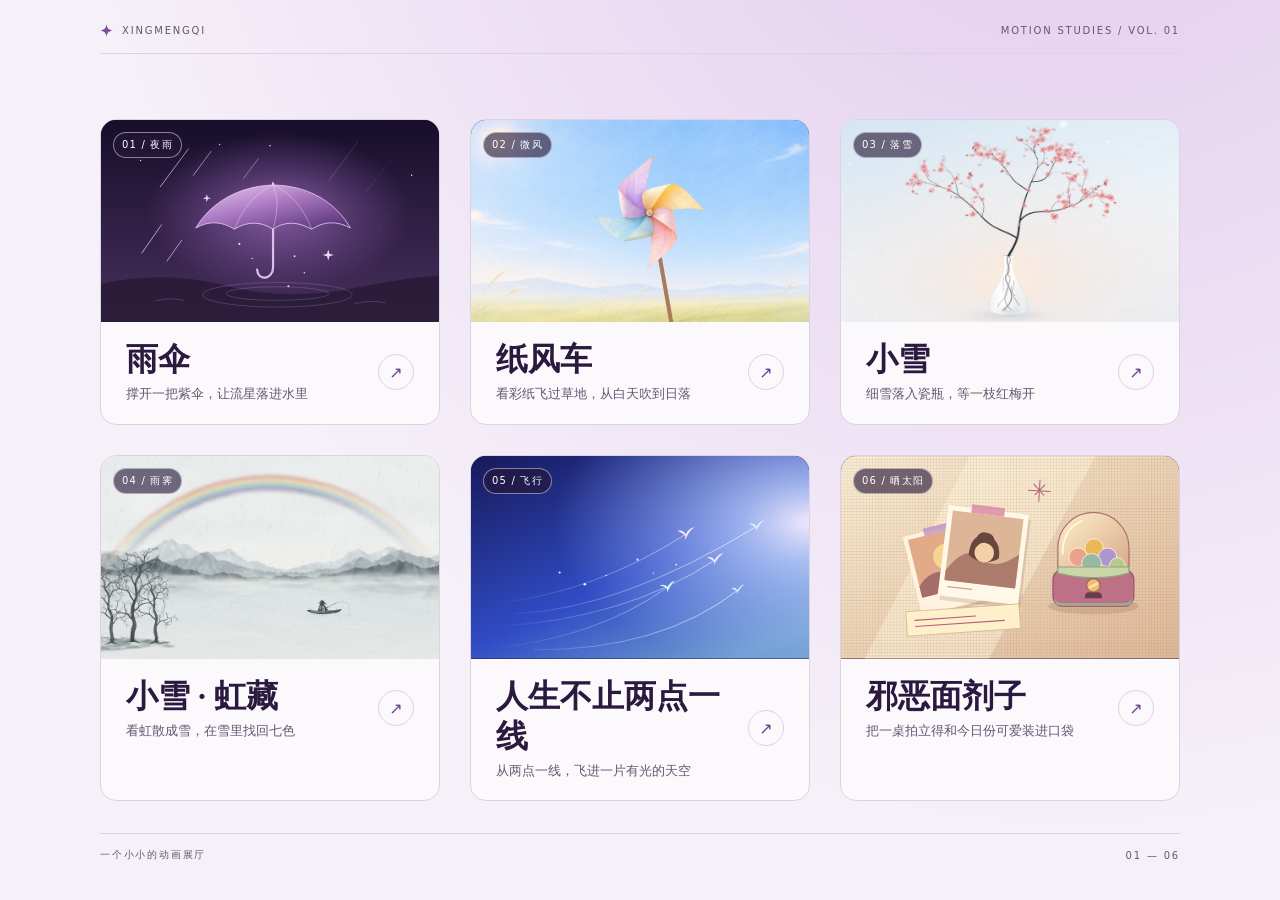
==== commit c41bd7c2: "Restore Mianjizi to the homepage gallery" ====
--- a/index.html
+++ b/index.html
@@ -1,4 +1,4 @@
-<!doctype html><html lang="zh-CN"><head><meta charset="utf-8"><meta name="viewport" content="width=device-width,initial-scale=1"><meta name="theme-color" content="#f6f1f8"><meta name="description" content="雨伞、纸风车、小雪、虹藏与飞鸟，五个动画小作品。"><link rel="icon" href="data:,"><title>一小段天气</title>
+<!doctype html><html lang="zh-CN"><head><meta charset="utf-8"><meta name="viewport" content="width=device-width,initial-scale=1"><meta name="theme-color" content="#f6f1f8"><meta name="description" content="雨伞、纸风车、小雪、虹藏、飞鸟和邪恶面剂子，六个互动小作品。"><link rel="icon" href="data:,"><title>一小段天气</title>
 <style>
 :root{--ink:#2b1a3f;--soft:#665571;--rule:#ddd1e5;--serif:"Noto Serif SC","Songti SC",STSong,SimSun,serif}*{box-sizing:border-box}body{margin:0;min-height:100vh;color:var(--ink);background:radial-gradient(ellipse at 84% -40%,#dfc6ed,transparent 68%),#f6f1f8;font-family:system-ui,"Microsoft YaHei",sans-serif}.shell{width:min(100% - 80px,1080px);margin:auto}
 header,footer{display:flex;justify-content:space-between;align-items:center;gap:10px;color:var(--soft);font-size:10px;letter-spacing:.18em}header{padding:24px 0 16px;border-bottom:1px solid var(--rule)}.grid{margin-top:clamp(26px,5.5vw,65px)}#rain-room{position:fixed;inset:0;width:100%;height:100%;border:0;background:#160d2d}footer{padding:14px 0 24px;margin-top:32px;border-top:1px solid var(--rule)}.mark{display:flex;align-items:center;gap:9px}.mark svg{width:13px;color:#7d4f9c}
@@ -43,7 +43,53 @@
 <g fill="#d5f4ff"><path d="M458 111q7-3 12 4 5-9 13-11-6 4-11 13l-3 5v-5q-5-4-11-6Z"/><path d="M312 211q8-3 13 3 4-9 12-11-6 5-10 14l-3 5v-6q-5-4-12-5Z"/><path d="M429 216q6-3 10 3 3-7 11-10-5 4-10 12l-2 4v-5q-5-3-9-4Z"/></g>
 <g fill="#e6f0ff"><circle cx="149" cy="190" r="1.7"/><circle cx="190" cy="209" r="2.1"/><circle cx="225" cy="195" r="1.2"/><circle cx="276" cy="169" r="1.7"/><circle cx="302" cy="191" r="1.1"/><circle cx="339" cy="177" r="1.5"/></g></svg>
 <span class="label">05 / 飞行</span></div><div class="info"><h2>人生不止两点一线</h2><p>从两点一线，飞进一片有光的天空</p><span class="arrow" aria-hidden="true">↗</span></div></a>
-</div></main><footer><span>一个小小的动画展厅</span><span>01 — 05</span></footer></div><iframe id="rain-room" src="./umbrella/?gallery=clean" allow="autoplay" title="雨伞动画" hidden></iframe>
+<a class="card" href="./mianjizi/" data-mianjizi aria-labelledby="mianjizi-entry-title"><article>
+<div class="art" aria-hidden="true">
+<svg viewBox="0 0 560 330" preserveAspectRatio="xMidYMid slice" xmlns="http://www.w3.org/2000/svg">
+  <defs>
+    <linearGradient id="sun-pocket-linen" x2="100%" y2="100%"><stop stop-color="#f9eed5"/><stop offset="1" stop-color="#deb897"/></linearGradient>
+    <pattern id="sun-pocket-weave" width="5" height="5" patternUnits="userSpaceOnUse"><path d="M.5 0v5M0 .5h5" fill="none" stroke="#8c5f46" stroke-opacity=".16"/></pattern>
+    <linearGradient id="sun-pocket-glass" x2="100%" y2="100%"><stop stop-color="#fff0c9"/><stop offset="1" stop-color="#d5a68a"/></linearGradient>
+  </defs>
+  <path fill="url(#sun-pocket-linen)" d="M0 0h560v330H0z"/>
+  <path fill="#fff7de" opacity=".48" d="M214 0h205L246 330H43z"/>
+  <path fill="url(#sun-pocket-weave)" d="M0 0h560v330H0z"/>
+  <g transform="translate(105 132) rotate(-14)">
+    <rect x="3" y="6" width="111" height="131" rx="1" fill="#976952" opacity=".22"/>
+    <rect width="111" height="132" fill="#fff3df"/>
+    <rect x="7" y="7" width="97" height="97" fill="#e1ab89"/>
+    <path d="M7 85Q30 62 57 73t47 3v28H7z" fill="#a46d6a"/>
+    <circle cx="61" cy="48" r="21" fill="#f6d58f"/>
+    <path fill="#b585bf" fill-opacity=".7" d="M35-5h43v12H35z"/>
+  </g>
+  <g transform="translate(180 80) rotate(7)">
+    <rect x="4" y="7" width="132" height="148" fill="#976952" opacity=".22"/>
+    <rect width="132" height="148" fill="#fff7e8"/>
+    <rect x="8" y="8" width="116" height="114" fill="#ddb697"/>
+    <path d="M8 106q28-47 54-27t62-13v56H8z" fill="#ad7b6c"/>
+    <path d="M42 76q0-23 10-30 4-9 13-9 13 0 16 10 11 8 11 29-10 9-25 9T42 76" fill="#69463d"/>
+    <circle cx="67" cy="70" r="16" fill="#f4d1a4"/>
+    <path d="M38-6h54V8H38z" fill="#d986a1" fill-opacity=".8"/>
+    <path d="M15 132h39" stroke="#cf9f8d" stroke-linecap="round" stroke-width="2"/>
+  </g>
+  <g transform="translate(348 91)">
+    <ellipse cx="68" cy="154" rx="74" ry="13" fill="#925e4c" opacity=".22"/>
+    <path d="M10 86V59a58 58 0 1 1 116 0v27q0 17-17 17H27Q10 103 10 86Z" fill="url(#sun-pocket-glass)" stroke="#a8716f" stroke-width="2"/>
+    <path d="M18 68q-1-39 31-53" fill="none" stroke="#fff9de" stroke-linecap="round" stroke-width="3"/>
+    <g stroke="#fff2d9" stroke-width="1.4"><circle cx="69" cy="59" r="15" fill="#eab957"/><circle cx="43" cy="74" r="15" fill="#eba18b"/><circle cx="91" cy="74" r="15" fill="#ad95cf"/><circle cx="65" cy="84" r="16" fill="#95b9a4"/><circle cx="107" cy="88" r="13" fill="#b7c98a"/></g>
+    <rect x="2" y="94" width="132" height="60" rx="17" fill="#bd7187" stroke="#9b536d" stroke-width="2"/>
+    <path d="M4 137q0 12 15 12h98q15 0 15-12v3q0 13-13 13H17q-13 0-13-13z" fill="#9caf91"/>
+    <path d="M10 90h116v10q-56 15-116 0z" fill="#cad6a8" stroke="#91a481" stroke-width="2"/>
+    <circle cx="68" cy="120" r="11" fill="#eebd74" stroke="#a26553" stroke-width="2"/>
+    <path d="m62 123 12-6" stroke="#ffe4a6" stroke-width="4" stroke-linecap="round"/>
+    <path d="M54 139q0-8 8-8h12q8 0 8 8v2H54z" fill="#693b4d"/>
+  </g>
+  <path d="M110 254h185v40H110z" fill="#fdf0cb" stroke="#c9a685" transform="rotate(-4 110 254)"/>
+  <path d="m125 268 99-7m-98 17 145-10m50-205 16-16m-18-1 16 18m-6-25-2 35m-17-18 36 2" fill="none" stroke="#b76179" stroke-width="1.7" stroke-linecap="round"/>
+</svg>
+<span class="label">06 / 晒太阳</span></div><div class="info"><h2 id="mianjizi-entry-title">邪恶面剂子</h2><p>把一桌拍立得和今日份可爱装进口袋</p><span class="arrow" aria-hidden="true">↗</span></div>
+</article></a>
+</div></main><footer><span>一个小小的动画展厅</span><span>01 — 06</span></footer></div><iframe id="rain-room" src="./umbrella/?gallery=clean" allow="autoplay" title="雨伞动画" hidden></iframe>
 <script>
 const frame = document.querySelector('#rain-room');
 const gallery = document.querySelector('.shell');
@@ -52,6 +98,7 @@
 if (localFile) {
   umbrellaLink.href = './umbrella/index.html';
   document.querySelector('[data-snow]').href = './xiaoxue/index.html';
+  document.querySelector('[data-mianjizi]').href = './mianjizi/index.html';
 }
 const homeTitle = document.title;
 const homeURL = location.href;
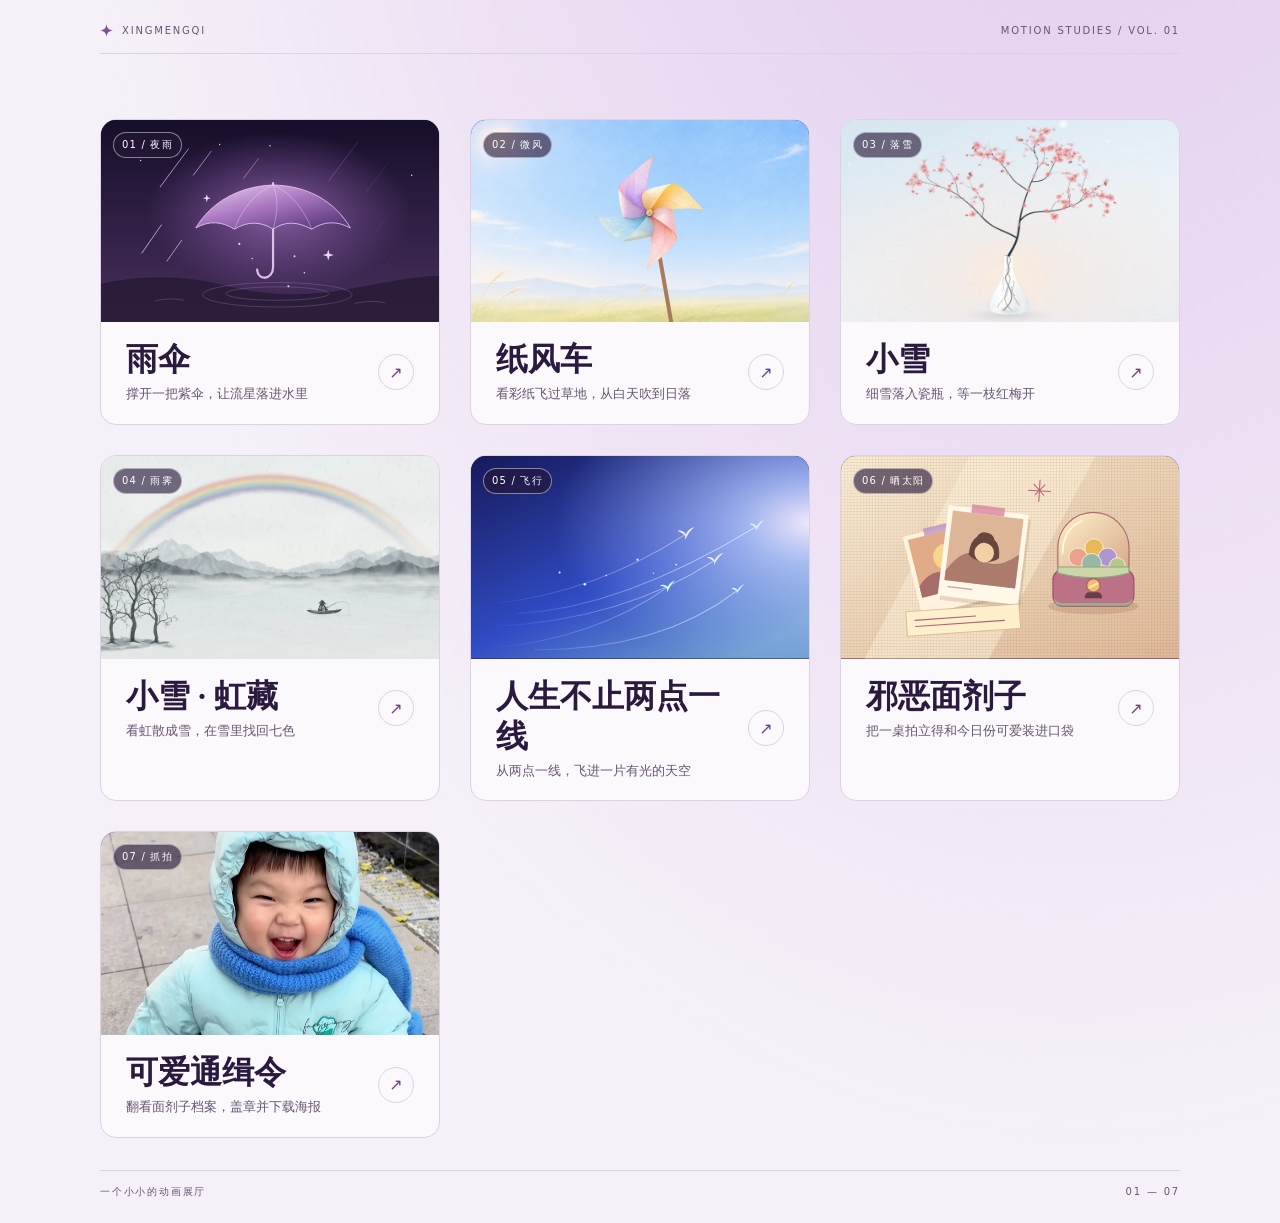
==== commit 22b61ca4: "Link the wanted poster gallery from the homepage" ====
--- a/index.html
+++ b/index.html
@@ -1,4 +1,4 @@
-<!doctype html><html lang="zh-CN"><head><meta charset="utf-8"><meta name="viewport" content="width=device-width,initial-scale=1"><meta name="theme-color" content="#f6f1f8"><meta name="description" content="雨伞、纸风车、小雪、虹藏、飞鸟和邪恶面剂子，六个互动小作品。"><link rel="icon" href="data:,"><title>一小段天气</title>
+<!doctype html><html lang="zh-CN"><head><meta charset="utf-8"><meta name="viewport" content="width=device-width,initial-scale=1"><meta name="theme-color" content="#f6f1f8"><meta name="description" content="雨伞、纸风车、小雪、虹藏、飞鸟、邪恶面剂子和可爱通缉令，七个互动小作品。"><link rel="icon" href="data:,"><title>一小段天气</title>
 <style>
 :root{--ink:#2b1a3f;--soft:#665571;--rule:#ddd1e5;--serif:"Noto Serif SC","Songti SC",STSong,SimSun,serif}*{box-sizing:border-box}body{margin:0;min-height:100vh;color:var(--ink);background:radial-gradient(ellipse at 84% -40%,#dfc6ed,transparent 68%),#f6f1f8;font-family:system-ui,"Microsoft YaHei",sans-serif}.shell{width:min(100% - 80px,1080px);margin:auto}
 header,footer{display:flex;justify-content:space-between;align-items:center;gap:10px;color:var(--soft);font-size:10px;letter-spacing:.18em}header{padding:24px 0 16px;border-bottom:1px solid var(--rule)}.grid{margin-top:clamp(26px,5.5vw,65px)}#rain-room{position:fixed;inset:0;width:100%;height:100%;border:0;background:#160d2d}footer{padding:14px 0 24px;margin-top:32px;border-top:1px solid var(--rule)}.mark{display:flex;align-items:center;gap:9px}.mark svg{width:13px;color:#7d4f9c}
@@ -7,6 +7,7 @@
 @media(hover:hover){.card:hover{transform:translateY(-4px);box-shadow:0 14px 32px #46245f20}.card:hover .art>svg,.card:hover .field{transform:scale(1.035)}.card:hover .arrow{color:white;background:#68408f}}
 @media(max-width:640px){.shell{width:calc(100% - 36px)}header{padding-top:17px}.grid{margin-top:24px}footer{margin-top:23px}}@media(prefers-reduced-motion:reduce){*{transition:none!important}}
 .snow-art{background:#e2edf5}
+.wanted-art{background:#2146b3}.wanted-art .field{object-position:50% 32%}
 </style></head><body><div class="shell">
 <header><span class="mark"><svg viewBox="0 0 24 24" aria-hidden="true"><path fill="currentColor" d="M12 0c1 8 4 11 12 12-8 1-11 4-12 12-1-8-4-11-12-12 8-1 11-4 12-12Z"/></svg>XINGMENGQI</span><span>MOTION STUDIES / VOL. 01</span></header>
 <main><div class="grid">
@@ -89,7 +90,14 @@
 </svg>
 <span class="label">06 / 晒太阳</span></div><div class="info"><h2 id="mianjizi-entry-title">邪恶面剂子</h2><p>把一桌拍立得和今日份可爱装进口袋</p><span class="arrow" aria-hidden="true">↗</span></div>
 </article></a>
-</div></main><footer><span>一个小小的动画展厅</span><span>01 — 06</span></footer></div><iframe id="rain-room" src="./umbrella/?gallery=clean" allow="autoplay" title="雨伞动画" hidden></iframe>
+<a class="card" href="./mianjizi-wanted/" data-mianjizi-wanted aria-labelledby="wanted-entry-title"><article>
+  <div class="art wanted-art" aria-hidden="true">
+    <img class="field" src="./mianjizi-wanted/photos/blue-coat.webp" width="675" height="1200" alt="" loading="lazy" decoding="async">
+    <span class="label">07 / 抓拍</span>
+  </div>
+  <div class="info"><h2 id="wanted-entry-title">可爱通缉令</h2><p>翻看面剂子档案，盖章并下载海报</p><span class="arrow" aria-hidden="true">↗</span></div>
+</article></a>
+</div></main><footer><span>一个小小的动画展厅</span><span>01 — 07</span></footer></div><iframe id="rain-room" src="./umbrella/?gallery=clean" allow="autoplay" title="雨伞动画" hidden></iframe>
 <script>
 const frame = document.querySelector('#rain-room');
 const gallery = document.querySelector('.shell');
@@ -99,6 +107,7 @@
   umbrellaLink.href = './umbrella/index.html';
   document.querySelector('[data-snow]').href = './xiaoxue/index.html';
   document.querySelector('[data-mianjizi]').href = './mianjizi/index.html';
+  document.querySelector('[data-mianjizi-wanted]').href = './mianjizi-wanted/index.html';
 }
 const homeTitle = document.title;
 const homeURL = location.href;
